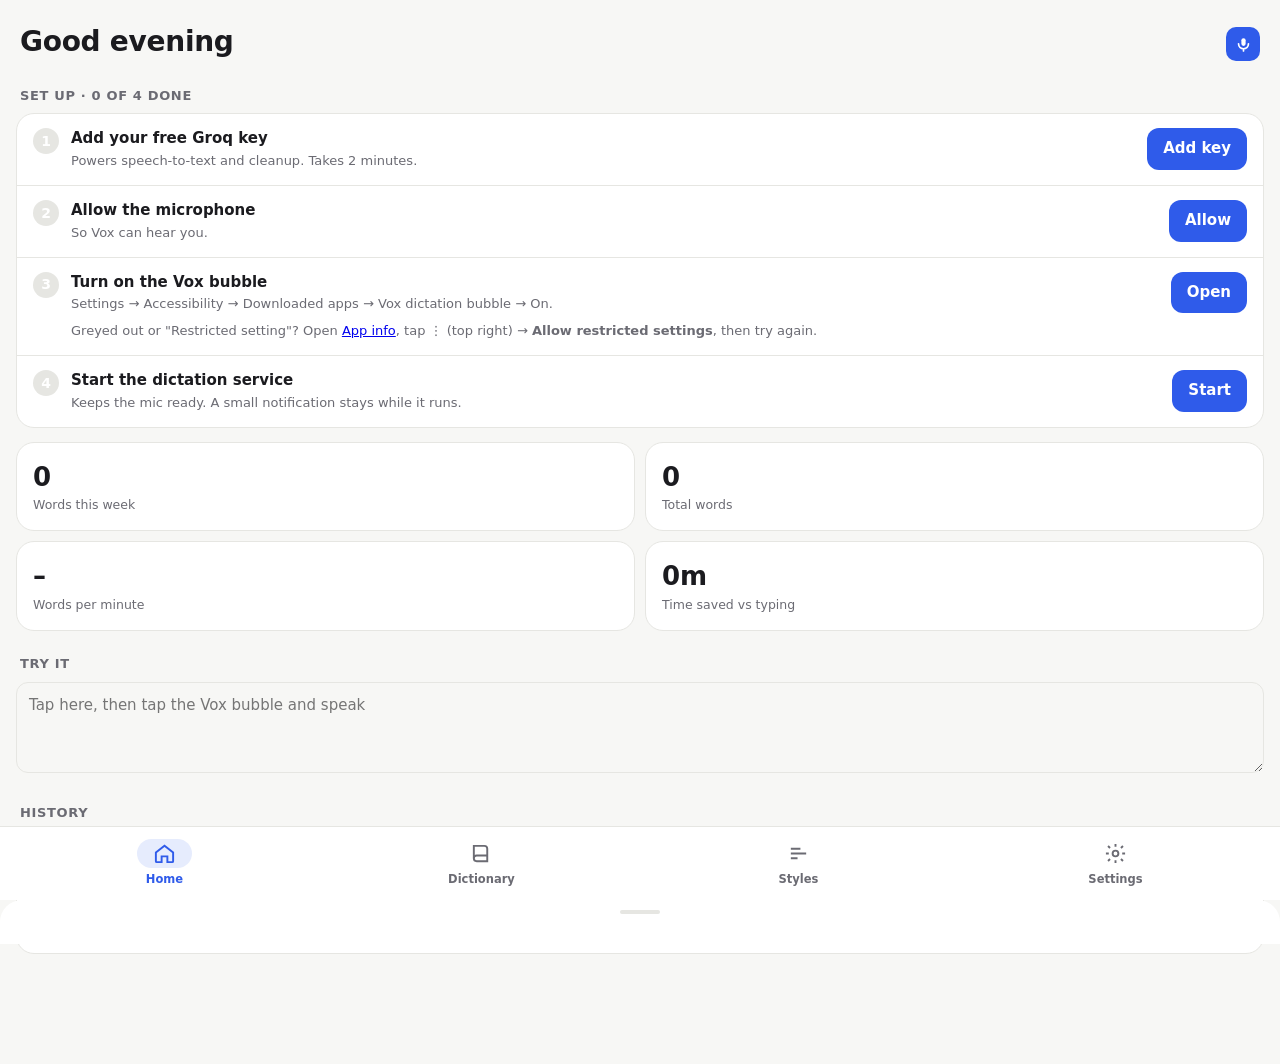
==== android/assets/index.html @ 3b59c712 "Add Android app, README for both platforms" ====
<!doctype html>
<html lang="en">
<head>
<meta charset="utf-8">
<meta name="viewport" content="width=device-width, initial-scale=1, viewport-fit=cover, user-scalable=no">
<title>Vox</title>
<style>
:root { --bg:#F7F7F5; --panel:#FFFFFF; --text:#1B1B1F; --muted:#6B6B73; --line:#E6E6E2; --accent:#2F5BEA; --accent-soft:#E6ECFD; --ok:#1E8E3E; --bad:#D93025; --warn:#B26A00; }
.dark { --bg:#161618; --panel:#1E1E21; --text:#EDEDEF; --muted:#9A9AA3; --line:#2C2C31; --accent:#6E8BFF; --accent-soft:#232B47; --ok:#4CC36B; --bad:#FF6B5E; --warn:#F5B83D; }
* { box-sizing:border-box; -webkit-tap-highlight-color:transparent; }
html,body { margin:0; background:var(--bg); color:var(--text); font:15px/1.45 system-ui,-apple-system,"Roboto",sans-serif; }
header { padding:22px 20px 6px; }
h1 { font-size:28px; font-weight:700; margin:0; letter-spacing:-.01em; }
.sub { color:var(--muted); margin:4px 0 0; font-size:14px; }
main { padding:10px 16px 110px; }
.page { display:none; } .page.on { display:block; }
h2 { font-size:13px; text-transform:uppercase; letter-spacing:.05em; color:var(--muted); margin:24px 4px 8px; font-weight:650; }
.card { background:var(--panel); border:1px solid var(--line); border-radius:18px; padding:16px; }
.list { padding:0; overflow:hidden; }
.row { display:flex; align-items:center; gap:12px; }
.grow { flex:1; min-width:0; }
.item { display:flex; align-items:center; gap:12px; padding:14px 16px; border-bottom:1px solid var(--line); }
.item:last-child { border-bottom:0; }
.item .t { font-weight:600; }
.item .d { color:var(--muted); font-size:13px; margin-top:2px; }
.btn { border:0; background:var(--accent); color:#fff; font:inherit; font-weight:650; padding:10px 16px; border-radius:12px; }
.btn.ghost { background:var(--accent-soft); color:var(--accent); }
.btn.full { width:100%; padding:13px; margin-top:12px; }
.btn.danger { background:transparent; color:var(--bad); border:1px solid var(--line); }
input[type=text], input[type=password], select, textarea { width:100%; font:inherit; color:var(--text); background:var(--bg); border:1px solid var(--line); border-radius:12px; padding:12px; outline:none; }
input:focus, select:focus, textarea:focus { border-color:var(--accent); }
.check { width:26px; height:26px; border-radius:50%; flex:none; display:grid; place-items:center; font-size:14px; font-weight:700; color:#fff; background:var(--line); }
.check.ok { background:var(--ok); }
.stats { display:grid; grid-template-columns:1fr 1fr; gap:10px; }
.stat .n { font-size:26px; font-weight:700; font-variant-numeric:tabular-nums; }
.stat .l { color:var(--muted); font-size:12.5px; }
.hint { background:var(--accent-soft); border-radius:16px; padding:14px 16px; display:flex; gap:12px; align-items:center; }
.hint svg { flex:none; color:var(--accent); }
.day { color:var(--muted); font-size:12px; font-weight:650; text-transform:uppercase; letter-spacing:.05em; margin:18px 4px 8px; }
.entry { padding:13px 16px; border-bottom:1px solid var(--line); }
.entry:last-child { border-bottom:0; }
.entry .meta { color:var(--muted); font-size:12px; display:flex; gap:6px; align-items:center; margin-top:6px; }
.entry .txt { white-space:pre-wrap; word-break:break-word; }
.ib { border:0; background:transparent; color:var(--muted); padding:6px; border-radius:8px; display:grid; place-items:center; }
.ib:active { background:var(--bg); }
.chips { display:flex; flex-wrap:wrap; gap:8px; margin-top:12px; }
.chip { display:inline-flex; align-items:center; gap:4px; background:var(--bg); border:1px solid var(--line); border-radius:999px; padding:6px 6px 6px 13px; font-size:14px; }
.chip button { border:0; background:transparent; color:var(--muted); width:24px; height:24px; border-radius:50%; font-size:16px; line-height:1; }
.add { display:flex; gap:8px; }
.add input { flex:1; }
.switch { position:relative; width:48px; height:28px; flex:none; }
.switch input { opacity:0; width:0; height:0; }
.switch span { position:absolute; inset:0; background:var(--line); border-radius:999px; transition:.2s; }
.switch span::after { content:""; position:absolute; width:22px; height:22px; left:3px; top:3px; background:#fff; border-radius:50%; transition:.2s; box-shadow:0 1px 3px rgba(0,0,0,.25); }
.switch input:checked + span { background:var(--accent); }
.switch input:checked + span::after { transform:translateX(20px); }
select.inline { width:auto; padding:8px 10px; background:var(--panel); }
.status { font-size:13px; font-weight:600; margin-top:8px; }
.status.ok { color:var(--ok); } .status.bad { color:var(--bad); }
.empty { color:var(--muted); text-align:center; padding:26px 16px; }
.note { color:var(--muted); font-size:13px; margin-top:8px; }
.warn { color:var(--warn); }
nav { position:fixed; left:0; right:0; bottom:0; background:var(--panel); border-top:1px solid var(--line); display:flex; padding:6px 6px calc(6px + env(safe-area-inset-bottom)); z-index:5; }
nav button { flex:1; border:0; background:transparent; color:var(--muted); font:inherit; font-size:11.5px; font-weight:600; display:flex; flex-direction:column; align-items:center; gap:3px; padding:6px 0; border-radius:12px; }
nav button svg { width:23px; height:23px; }
nav button.on { color:var(--accent); }
nav button.on .pill { background:var(--accent-soft); }
.pill { padding:3px 16px; border-radius:999px; display:grid; place-items:center; }
.sheet-bg { position:fixed; inset:0; background:rgba(0,0,0,.4); display:none; z-index:9; }
.sheet { position:fixed; left:0; right:0; bottom:0; max-height:80vh; background:var(--panel); border-radius:22px 22px 0 0; z-index:10; transform:translateY(100%); transition:transform .25s; display:flex; flex-direction:column; }
.sheet.on { transform:none; } .sheet-bg.on { display:block; }
.sheet .grab { width:40px; height:4px; background:var(--line); border-radius:4px; margin:10px auto 6px; }
.sheet .body { overflow-y:auto; padding:0 16px 24px; }
#toast { position:fixed; left:50%; bottom:90px; transform:translate(-50%,20px); background:var(--text); color:var(--bg); padding:10px 18px; border-radius:999px; font-size:14px; opacity:0; transition:.2s; pointer-events:none; z-index:20; white-space:nowrap; }
#toast.on { opacity:1; transform:translate(-50%,0); }
.logo { width:34px; height:34px; border-radius:10px; background:var(--accent); display:grid; place-items:center; }
</style>
</head>
<body>
<header><div class="row"><div class="grow"><h1 id="title">Vox</h1><p class="sub" id="subtitle"></p></div><div class="logo"><svg width="17" height="17" viewBox="0 0 24 24" fill="none" stroke="#fff" stroke-width="2.4" stroke-linecap="round"><rect x="9" y="3" width="6" height="11" rx="3" fill="#fff" stroke="none"/><path d="M5 11a7 7 0 0 0 14 0M12 18v3"/></svg></div></div></header>

<main>
<!-- HOME -->
<section class="page on" id="home">
  <div id="setup"></div>
  <div id="ready"></div>
  <div class="stats" style="margin-top:14px">
    <div class="card stat"><div class="n" id="s-week">0</div><div class="l">Words this week</div></div>
    <div class="card stat"><div class="n" id="s-total">0</div><div class="l">Total words</div></div>
    <div class="card stat"><div class="n" id="s-wpm">–</div><div class="l">Words per minute</div></div>
    <div class="card stat"><div class="n" id="s-saved">0m</div><div class="l">Time saved vs typing</div></div>
  </div>
  <h2>Try it</h2>
  <textarea id="try" rows="3" placeholder="Tap here, then tap the Vox bubble and speak"></textarea>
  <h2>History</h2>
  <input type="text" id="search" placeholder="Search your dictations">
  <div id="history"></div>
</section>

<!-- DICTIONARY -->
<section class="page" id="dict">
  <p class="sub" style="margin:0 4px 6px">Vox uses these as spelling hints so names and terms come out right.</p>
  <h2>My words</h2>
  <div class="card"><div class="add"><input type="text" id="w-in" placeholder="e.g. LoomXR"><button class="btn" id="w-add">Add</button></div><div class="chips" id="words"></div></div>
  <h2>People</h2>
  <div class="card"><div class="add"><input type="text" id="p-in" placeholder="e.g. Dr. Arghavan Asad"><button class="btn" id="p-add">Add</button></div><div class="chips" id="people"></div></div>
  <h2>Replacements</h2>
  <div class="card">
    <input type="text" id="r-wrong" placeholder="When it hears (e.g. lume x r)">
    <input type="text" id="r-right" placeholder="Write (e.g. LoomXR)" style="margin-top:8px">
    <button class="btn full" id="r-add">Add replacement</button>
  </div>
  <div class="card list" id="repls" style="margin-top:10px"></div>
</section>

<!-- STYLES -->
<section class="page" id="styles">
  <p class="sub" style="margin:0 4px 6px">Tone of your text in each app. Vox detects the app you are typing in.</p>
  <h2>Default</h2>
  <div class="card list"><div class="item"><div class="grow"><div class="t">Other apps</div><div class="d">Apps not listed below</div></div><select class="inline" id="def-style"></select></div></div>
  <h2>Per app</h2>
  <div class="card list" id="app-styles"></div>
  <button class="btn full ghost" id="add-app">+ Add an app</button>
</section>

<!-- SETTINGS -->
<section class="page" id="settings">
  <h2>Groq key</h2>
  <div class="card">
    <input type="password" id="key" placeholder="gsk_..." autocomplete="off">
    <div class="row" style="margin-top:10px;gap:8px"><button class="btn" id="key-save" style="flex:1">Save and test</button><button class="btn ghost" id="key-get">Get a free key</button></div>
    <div class="status" id="key-status"></div>
    <div class="note">Free, no card. Your own key means your own limits. Stored only on this phone.</div>
  </div>
  <h2>Dictation</h2>
  <div class="card list">
    <div class="item"><div class="grow"><div class="t">AI cleanup</div><div class="d">Removes fillers, fixes punctuation, applies corrections</div></div><label class="switch"><input type="checkbox" id="cleanup"><span></span></label></div>
    <div class="item"><div class="grow"><div class="t">Bubble only while typing</div><div class="d">Hide the bubble when no text box is selected</div></div><label class="switch"><input type="checkbox" id="only-typing"><span></span></label></div>
    <div class="item"><div class="grow"><div class="t">Language</div><div class="d">Auto can switch on short phrases</div></div>
      <select class="inline" id="language"><option value="">Auto</option><option value="en">English</option><option value="ur">Urdu</option><option value="hi">Hindi</option><option value="ar">Arabic</option><option value="fr">French</option><option value="es">Spanish</option></select></div>
  </div>
  <h2>Background</h2>
  <div class="card list">
    <div class="item"><div class="grow"><div class="t">Dictation service</div><div class="d">Keeps the mic ready for the bubble</div></div><label class="switch"><input type="checkbox" id="service"><span></span></label></div>
    <div class="item" id="battery"><div class="grow"><div class="t">Battery: Unrestricted</div><div class="d">Stops Android from closing Vox. Tap, find Vox, allow.</div></div><span style="color:var(--muted)">›</span></div>
  </div>
  <h2>Advanced</h2>
  <div class="card">
    <label class="note" style="margin:0">Speech model</label><input type="text" id="stt" style="margin:4px 0 10px">
    <label class="note" style="margin:0">Cleanup model</label><input type="text" id="llm" style="margin-top:4px">
  </div>
  <button class="btn full danger" id="clear">Clear history</button>
  <p class="note" style="text-align:center;margin-top:18px" id="about"></p>
</section>
</main>

<nav>
  <button data-p="home" class="on"><span class="pill"><svg viewBox="0 0 24 24" fill="none" stroke="currentColor" stroke-width="2"><path d="M3 11l9-7 9 7v9a1 1 0 0 1-1 1h-5v-6H9v6H4a1 1 0 0 1-1-1z"/></svg></span>Home</button>
  <button data-p="dict"><span class="pill"><svg viewBox="0 0 24 24" fill="none" stroke="currentColor" stroke-width="2"><path d="M4 4h11a3 3 0 0 1 3 3v13H7a3 3 0 0 1-3-3z"/><path d="M4 17a3 3 0 0 1 3-3h11"/></svg></span>Dictionary</button>
  <button data-p="styles"><span class="pill"><svg viewBox="0 0 24 24" fill="none" stroke="currentColor" stroke-width="2"><path d="M4 7h10M4 12h16M4 17h7"/></svg></span>Styles</button>
  <button data-p="settings"><span class="pill"><svg viewBox="0 0 24 24" fill="none" stroke="currentColor" stroke-width="2"><circle cx="12" cy="12" r="3"/><path d="M12 2v3M12 19v3M4.2 4.2l2.1 2.1M17.7 17.7l2.1 2.1M2 12h3M19 12h3M4.2 19.8l2.1-2.1M17.7 6.3l2.1-2.1"/></svg></span>Settings</button>
</nav>

<div class="sheet-bg" id="sheet-bg"></div>
<div class="sheet" id="sheet"><div class="grab"></div><div class="body" id="sheet-body"></div></div>
<div id="toast"></div>

<script>
const V = window.Vox || {   // browser preview fallback
  state: () => JSON.stringify({ config: { api_key: "", dictionary: [], people: [], app_styles: {}, cleanup: true, only_typing: true, default_style: "neutral", stt_model: "whisper-large-v3-turbo", llm_model: "openai/gpt-oss-20b", language: "" }, mic: false, a11y: false, service: false, history: [], dark: false, version: "dev" }),
  save(){}, requestMic(){}, openAccessibility(){}, openAppInfo(){}, openBattery(){}, setService(){}, testKey(k, cb){ setTimeout(() => window[cb]("ok"), 300); }, copy(){}, deleteHistory(){}, clearHistory(){}, openUrl(){}, toast(){}, apps: () => "[]", appLabel: (p) => p
};
const STYLES = [["neutral","Neutral"],["formal","Formal"],["casual","Casual"],["very_casual","Very casual"],["raw","Raw (no cleanup)"]];
const TITLES = { home: ["Vox", ""], dict: ["Dictionary", ""], styles: ["Styles", ""], settings: ["Settings", ""] };
let S = null, PAGE = "home";
const $ = (id) => document.getElementById(id);
const esc = (s) => String(s ?? "").replace(/[&<>"]/g, c => ({ "&":"&amp;", "<":"&lt;", ">":"&gt;", '"':"&quot;" }[c]));
function toast(m) { const t = $("toast"); t.textContent = m; t.classList.add("on"); clearTimeout(t._h); t._h = setTimeout(() => t.classList.remove("on"), 1600); }
function save(part, msg) { Object.assign(S.config, part); V.save(JSON.stringify(part)); if (msg) toast(msg); }
const ICON_COPY = '<svg width="18" height="18" viewBox="0 0 24 24" fill="none" stroke="currentColor" stroke-width="2"><rect x="9" y="9" width="11" height="11" rx="2"/><path d="M5 15V5a1 1 0 0 1 1-1h10"/></svg>';
const ICON_DEL = '<svg width="18" height="18" viewBox="0 0 24 24" fill="none" stroke="currentColor" stroke-width="2"><path d="M4 7h16M10 11v6M14 11v6M6 7l1 13h10l1-13M9 7V4h6v3"/></svg>';

// ---------------- navigation
function go(p) {
  PAGE = p;
  document.querySelectorAll("nav button").forEach(b => b.classList.toggle("on", b.dataset.p === p));
  document.querySelectorAll(".page").forEach(s => s.classList.toggle("on", s.id === p));
  $("title").textContent = TITLES[p][0];
  window.scrollTo(0, 0);
  render();
}
document.querySelectorAll("nav button").forEach(b => b.onclick = () => go(b.dataset.p));
window.voxBack = () => { if ($("sheet").classList.contains("on")) { closeSheet(); return true; } if (PAGE !== "home") { go("home"); return true; } return false; };

// ---------------- home
function setupSteps() {
  return [
    { done: !!S.config.api_key, t: "Add your free Groq key", d: "Powers speech-to-text and cleanup. Takes 2 minutes.", btn: "Add key", act: () => { go("settings"); setTimeout(() => $("key").focus(), 200); } },
    { done: S.mic, t: "Allow the microphone", d: "So Vox can hear you.", btn: "Allow", act: () => V.requestMic() },
    { done: S.a11y, t: "Turn on the Vox bubble", d: "Settings → Accessibility → Downloaded apps → Vox dictation bubble → On.", btn: "Open", act: () => V.openAccessibility(),
      extra: '<div class="note">Greyed out or "Restricted setting"? Open <a href="#" id="appinfo">App info</a>, tap ⋮ (top right) → <b>Allow restricted settings</b>, then try again.</div>' },
    { done: S.service, t: "Start the dictation service", d: "Keeps the mic ready. A small notification stays while it runs.", btn: "Start", act: () => V.setService(true) },
  ];
}
function renderHome() {
  const steps = setupSteps(), left = steps.filter(s => !s.done).length;
  if (left) {
    $("setup").innerHTML = `<h2 style="margin-top:4px">Set up · ${4 - left} of 4 done</h2><div class="card list">` + steps.map((s, i) =>
      `<div class="item" style="align-items:flex-start"><div class="check ${s.done ? "ok" : ""}">${s.done ? "✓" : i + 1}</div>
       <div class="grow"><div class="t">${s.t}</div><div class="d">${s.d}</div>${!s.done && s.extra ? s.extra : ""}</div>
       ${s.done ? "" : `<button class="btn" data-step="${i}">${s.btn}</button>`}</div>`).join("") + "</div>";
    $("setup").querySelectorAll("[data-step]").forEach(b => b.onclick = () => steps[+b.dataset.step].act());
    const a = $("appinfo"); if (a) a.onclick = (e) => { e.preventDefault(); V.openAppInfo(); };
    $("ready").innerHTML = "";
  } else {
    $("setup").innerHTML = "";
    $("ready").innerHTML = `<div class="hint"><svg width="26" height="26" viewBox="0 0 24 24" fill="none" stroke="currentColor" stroke-width="2" stroke-linecap="round"><rect x="9" y="3" width="6" height="11" rx="3"/><path d="M5 11a7 7 0 0 0 14 0M12 18v3"/></svg>
      <div><b>Ready.</b> Tap any text box, then tap the bubble, speak, and tap again. Long-press the bubble to cancel.</div></div>`;
  }
  const h = S.history || [], now = Date.now() / 1000;
  const words = h.reduce((a, e) => a + (e.words || 0), 0), secs = h.reduce((a, e) => a + (e.secs || 0), 0);
  const week = h.filter(e => now - e.t < 7 * 86400).reduce((a, e) => a + (e.words || 0), 0);
  const fmt = (n) => n >= 10000 ? (n / 1000).toFixed(1) + "k" : n.toLocaleString();
  $("s-week").textContent = fmt(week); $("s-total").textContent = fmt(words);
  $("s-wpm").textContent = secs > 5 ? Math.round(words / (secs / 60)) : "–";
  const m = Math.max(0, Math.round(words / 40 - secs / 60)); $("s-saved").textContent = m >= 60 ? `${Math.floor(m / 60)}h ${m % 60}m` : `${m}m`;
  renderHistory();
}
function renderHistory() {
  const q = $("search").value.trim().toLowerCase();
  const items = (S.history || []).filter(e => !q || (e.text || e.clean || "").toLowerCase().includes(q));
  if (!items.length) { $("history").innerHTML = `<div class="card empty">${q ? "No matches." : "Your dictations will show up here."}</div>`; return; }
  let html = "", day = "";
  const today = new Date().toDateString(), yest = new Date(Date.now() - 864e5).toDateString();
  items.slice(0, 200).forEach(e => {
    const d = new Date(e.t * 1000), ds = d.toDateString();
    if (ds !== day) { if (day) html += "</div>"; day = ds; html += `<div class="day">${ds === today ? "Today" : ds === yest ? "Yesterday" : d.toLocaleDateString(undefined, { weekday: "short", month: "short", day: "numeric" })}</div><div class="card list">`; }
    html += `<div class="entry"><div class="txt">${esc(e.text || e.clean)}</div><div class="meta"><span class="grow">${d.toLocaleTimeString([], { hour: "numeric", minute: "2-digit" })}${e.app ? " · " + esc(e.app) : ""}</span>
      <button class="ib" data-copy="${e.t}">${ICON_COPY}</button><button class="ib" data-del="${e.t}">${ICON_DEL}</button></div></div>`;
  });
  $("history").innerHTML = html + "</div>";
}
$("search").oninput = renderHistory;
$("history").onclick = (ev) => {
  const c = ev.target.closest("[data-copy]"), d = ev.target.closest("[data-del]");
  if (c) { const e = S.history.find(x => String(x.t) === c.dataset.copy); V.copy(e.text || e.clean); toast("Copied"); }
  if (d) { V.deleteHistory(Number(d.dataset.del)); S.history = S.history.filter(x => String(x.t) !== d.dataset.del); renderHome(); }
};

// ---------------- dictionary
function words() { return (S.config.dictionary || []).filter(l => !l.includes("=>")); }
function repls() { return (S.config.dictionary || []).filter(l => l.includes("=>")).map(l => l.split("=>").map(s => s.trim())); }
function setDict(w, r) { save({ dictionary: [...w, ...r.map(([a, b]) => `${a} => ${b}`)] }); }
function chips(list, id) { $(id).innerHTML = list.length ? list.map((t, i) => `<span class="chip">${esc(t)}<button data-i="${i}">×</button></span>`).join("") : '<span class="note" style="margin:0">Nothing yet.</span>'; }
function renderDict() {
  chips(words(), "words"); chips(S.config.people || [], "people");
  const r = repls();
  $("repls").innerHTML = r.length ? r.map(([a, b], i) => `<div class="item"><div class="grow">${esc(a)} <span style="color:var(--muted)">→</span> <b>${esc(b)}</b></div><button class="ib" data-r="${i}">${ICON_DEL}</button></div>`).join("") : '<div class="empty">No replacements yet.</div>';
}
$("w-add").onclick = () => { const v = $("w-in").value.trim(); if (!v) return; const w = words(); if (!w.includes(v)) w.push(v); $("w-in").value = ""; setDict(w, repls()); renderDict(); };
$("p-add").onclick = () => { const v = $("p-in").value.trim(); if (!v) return; const p = [...(S.config.people || [])]; if (!p.includes(v)) p.push(v); $("p-in").value = ""; save({ people: p }); renderDict(); };
$("words").onclick = (e) => { const b = e.target.closest("button"); if (!b) return; const w = words(); w.splice(+b.dataset.i, 1); setDict(w, repls()); renderDict(); };
$("people").onclick = (e) => { const b = e.target.closest("button"); if (!b) return; const p = [...S.config.people]; p.splice(+b.dataset.i, 1); save({ people: p }); renderDict(); };
$("r-add").onclick = () => { const a = $("r-wrong").value.trim(), b = $("r-right").value.trim(); if (!a || !b) return; const r = repls(); r.push([a, b]); $("r-wrong").value = $("r-right").value = ""; setDict(words(), r); renderDict(); toast("Added"); };
$("repls").onclick = (e) => { const b = e.target.closest("[data-r]"); if (!b) return; const r = repls(); r.splice(+b.dataset.r, 1); setDict(words(), r); renderDict(); };
["w-in", "p-in"].forEach(id => $(id).onkeydown = (e) => { if (e.key === "Enter") $(id.replace("in", "add")).click(); });

// ---------------- styles
const opts = (v) => STYLES.map(([k, l]) => `<option value="${k}" ${k === v ? "selected" : ""}>${l}</option>`).join("");
function renderStyles() {
  $("def-style").innerHTML = opts(S.config.default_style || "neutral");
  const m = S.config.app_styles || {}, keys = Object.keys(m);
  $("app-styles").innerHTML = keys.length ? keys.map(k => `<div class="item"><div class="grow"><div class="t">${esc(V.appLabel(k))}</div><div class="d">${esc(k)}</div></div>
    <select class="inline" data-app="${esc(k)}">${opts(m[k])}</select><button class="ib" data-rm="${esc(k)}">${ICON_DEL}</button></div>`).join("") : '<div class="empty">No apps yet.</div>';
}
$("def-style").onchange = (e) => save({ default_style: e.target.value }, "Saved");
$("app-styles").onchange = (e) => { const a = e.target.dataset.app; if (a) save({ app_styles: { ...S.config.app_styles, [a]: e.target.value } }, "Saved"); };
$("app-styles").onclick = (e) => { const b = e.target.closest("[data-rm]"); if (!b) return; const m = { ...S.config.app_styles }; delete m[b.dataset.rm]; save({ app_styles: m }); renderStyles(); };
$("add-app").onclick = () => {
  const apps = JSON.parse(V.apps());
  openSheet(`<h2 style="margin-top:6px">Pick an app</h2><input type="text" id="app-q" placeholder="Search apps"><div class="card list" style="margin-top:10px" id="app-list"></div>`);
  const draw = (q) => { $("app-list").innerHTML = apps.filter(a => !q || a.label.toLowerCase().includes(q)).slice(0, 80).map(a => `<div class="item" data-pkg="${esc(a.pkg)}"><div class="grow"><div class="t">${esc(a.label)}</div><div class="d">${esc(a.pkg)}</div></div><span style="color:var(--muted)">›</span></div>`).join("") || '<div class="empty">No apps found.</div>'; };
  draw("");
  $("app-q").oninput = (e) => draw(e.target.value.trim().toLowerCase());
  $("app-list").onclick = (e) => { const r = e.target.closest("[data-pkg]"); if (!r) return; save({ app_styles: { ...S.config.app_styles, [r.dataset.pkg]: "casual" } }, "Added. Pick its style."); closeSheet(); renderStyles(); };
};
function openSheet(html) { $("sheet-body").innerHTML = html; $("sheet").classList.add("on"); $("sheet-bg").classList.add("on"); }
function closeSheet() { $("sheet").classList.remove("on"); $("sheet-bg").classList.remove("on"); }
$("sheet-bg").onclick = closeSheet;

// ---------------- settings
function renderSettings() {
  const c = S.config;
  if (document.activeElement !== $("key")) $("key").value = c.api_key || "";
  $("cleanup").checked = c.cleanup !== false; $("only-typing").checked = c.only_typing !== false;
  $("language").value = c.language || ""; $("service").checked = S.service;
  $("stt").value = c.stt_model || ""; $("llm").value = c.llm_model || "";
  $("about").textContent = `Vox ${S.version} · audio goes to Groq with your key · everything else stays on this phone`;
}
window.keyResult = (r) => {
  const s = $("key-status");
  if (r === "ok") { s.className = "status ok"; s.textContent = "Key works. You're set."; }
  else if (r === "bad") { s.className = "status bad"; s.textContent = "Groq rejected this key. Copy it again."; }
  else { s.className = "status bad"; s.textContent = "No internet. Key saved, test again later."; }
};
$("key-save").onclick = () => { const k = $("key").value.trim(); if (!k) return; save({ api_key: k }); $("key-status").className = "status"; $("key-status").textContent = "Checking…"; V.testKey(k, "keyResult"); };
$("key-get").onclick = () => V.openUrl("https://console.groq.com/keys");
$("cleanup").onchange = (e) => save({ cleanup: e.target.checked }, "Saved");
$("only-typing").onchange = (e) => save({ only_typing: e.target.checked }, "Saved");
$("language").onchange = (e) => save({ language: e.target.value }, "Saved");
$("service").onchange = (e) => V.setService(e.target.checked);
$("battery").onclick = () => V.openBattery();
$("stt").onchange = (e) => save({ stt_model: e.target.value.trim() }, "Saved");
$("llm").onchange = (e) => save({ llm_model: e.target.value.trim() }, "Saved");
$("clear").onclick = () => { V.clearHistory(); S.history = []; toast("History cleared"); render(); };

// ---------------- refresh
function render() {
  if (!S) return;
  if (PAGE === "home") renderHome(); else if (PAGE === "dict") renderDict(); else if (PAGE === "styles") renderStyles(); else renderSettings();
}
window.voxRefresh = () => {
  S = JSON.parse(V.state());
  document.documentElement.classList.toggle("dark", !!S.dark);
  const h = new Date().getHours();
  TITLES.home[0] = h < 12 ? "Good morning" : h < 18 ? "Good afternoon" : "Good evening";
  if (PAGE === "home") $("title").textContent = TITLES.home[0];
  render();
};
voxRefresh();
</script>
</body>
</html>
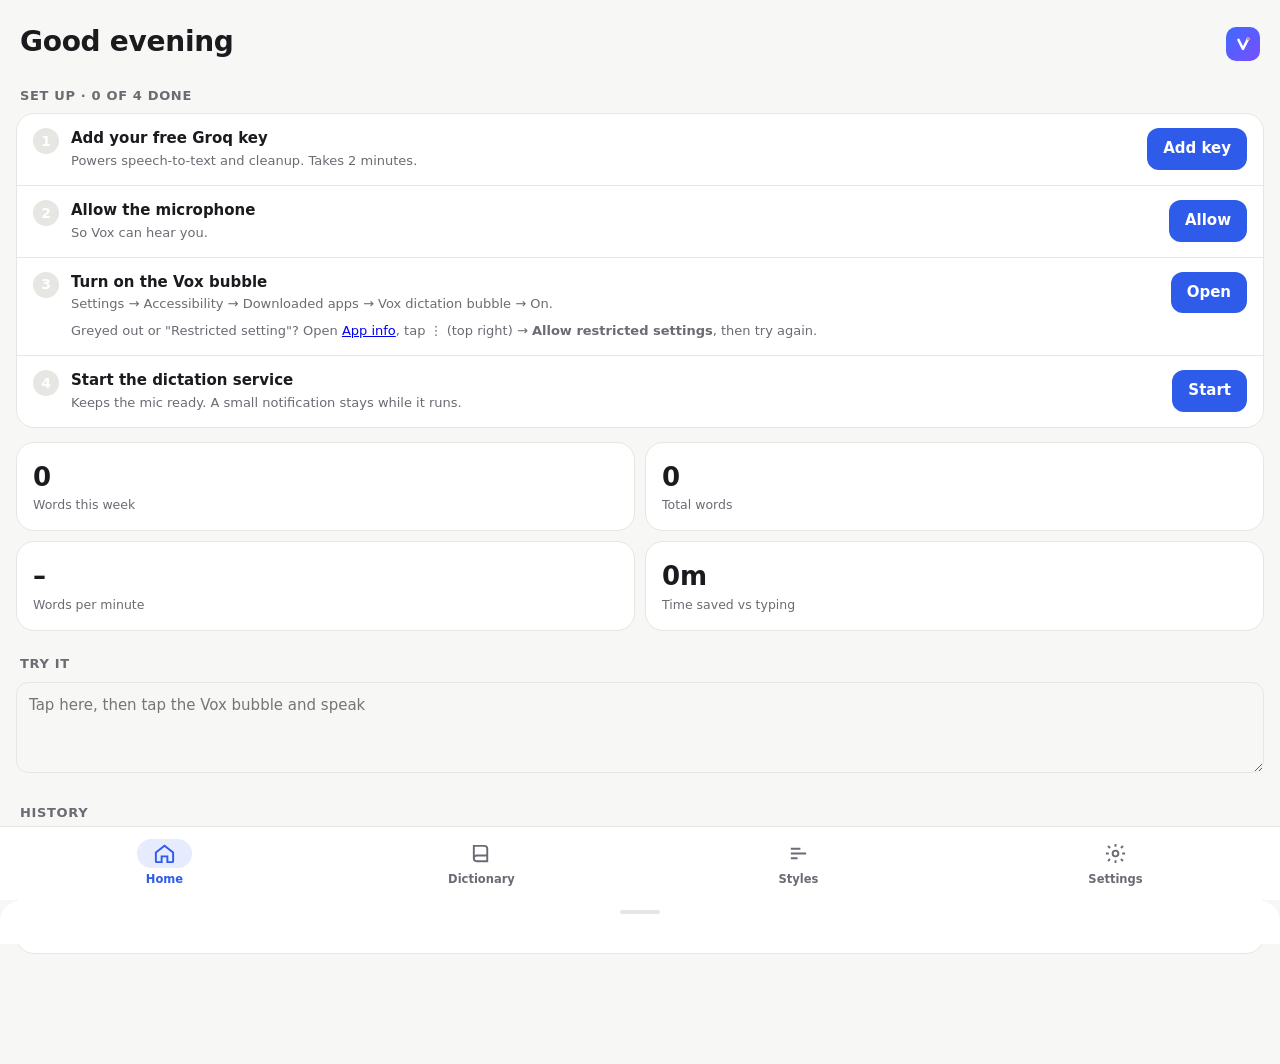
==== commit 9aa4d28c: "New logo, meeting notes upgrade" ====
--- a/android/assets/index.html
+++ b/android/assets/index.html
@@ -73,11 +73,11 @@
 .sheet .body { overflow-y:auto; padding:0 16px 24px; }
 #toast { position:fixed; left:50%; bottom:90px; transform:translate(-50%,20px); background:var(--text); color:var(--bg); padding:10px 18px; border-radius:999px; font-size:14px; opacity:0; transition:.2s; pointer-events:none; z-index:20; white-space:nowrap; }
 #toast.on { opacity:1; transform:translate(-50%,0); }
-.logo { width:34px; height:34px; border-radius:10px; background:var(--accent); display:grid; place-items:center; }
+.logo { width:34px; height:34px; border-radius:10px; background:linear-gradient(135deg,#3D6BFF,#7A4DFF); display:grid; place-items:center; }
 </style>
 </head>
 <body>
-<header><div class="row"><div class="grow"><h1 id="title">Vox</h1><p class="sub" id="subtitle"></p></div><div class="logo"><svg width="17" height="17" viewBox="0 0 24 24" fill="none" stroke="#fff" stroke-width="2.4" stroke-linecap="round"><rect x="9" y="3" width="6" height="11" rx="3" fill="#fff" stroke="none"/><path d="M5 11a7 7 0 0 0 14 0M12 18v3"/></svg></div></div></header>
+<header><div class="row"><div class="grow"><h1 id="title">Vox</h1><p class="sub" id="subtitle"></p></div><div class="logo"><svg viewBox="0 0 512 512" width="20" height="20"><path d="M140 150 L256 380 L372 150" fill="none" stroke="#fff" stroke-width="64" stroke-linecap="round" stroke-linejoin="round"/><circle cx="386" cy="128" r="36" fill="#FF5A5F" stroke="#fff" stroke-width="12"/></svg></div></div></header>
 
 <main>
 <!-- HOME -->
